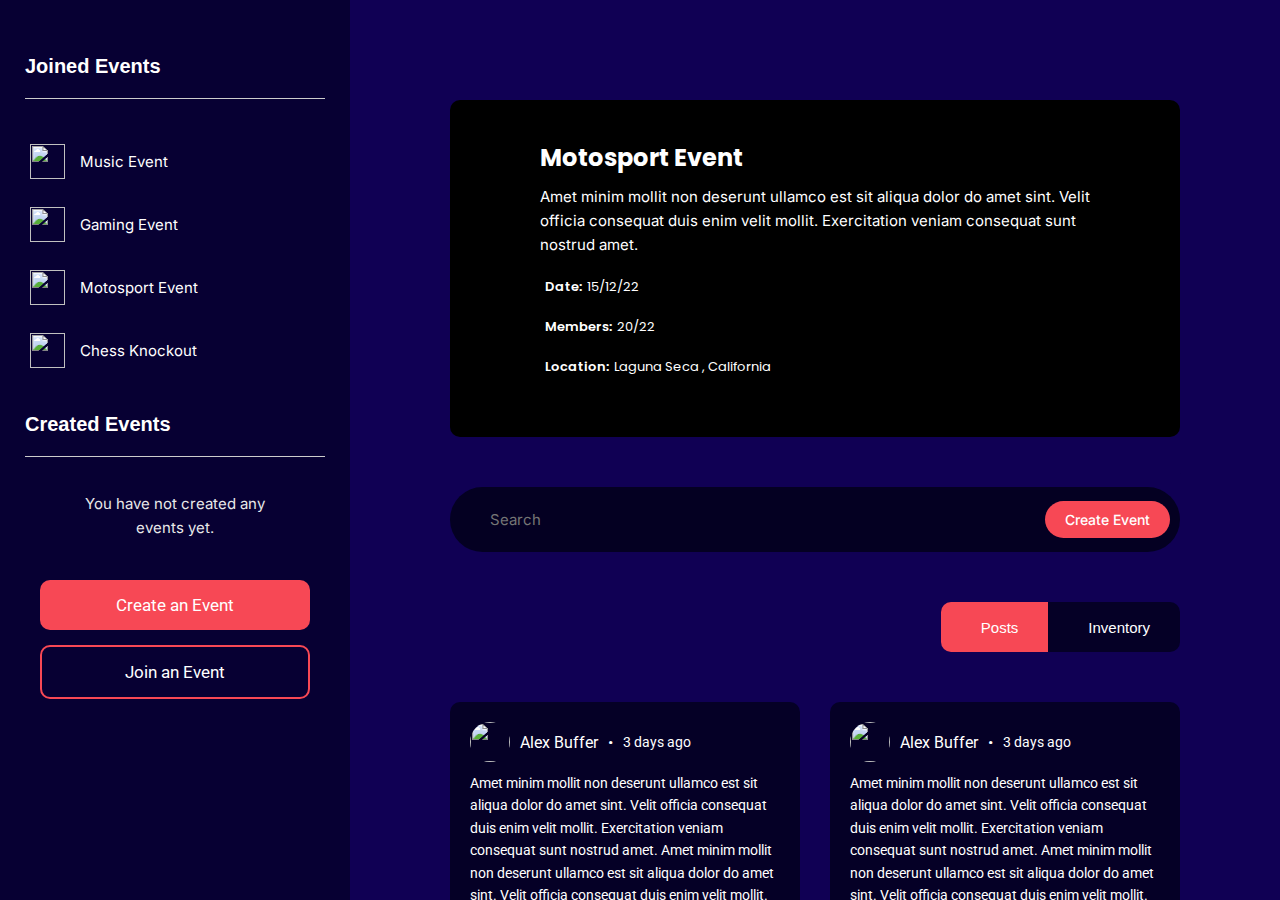
==== event-post/index.html @ dbd7e356 "upvote downvote responsive" ====
<!DOCTYPE html>
<html lang="en">
  <head>
    <meta charset="UTF-8" />
    <meta http-equiv="X-UA-Compatible" content="IE=edge" />
    <meta name="viewport" content="width=device-width, initial-scale=1.0" />
    <link rel="stylesheet" href="./event-post.css" />
    <script src="https://code.iconify.design/iconify-icon/1.0.5/iconify-icon.min.js"></script>
    <script src="./actions.js" defer></script>
    <title>Event post page</title>
  </head>
  <body>
    <div class="parent">
      <div class="sideBar">
        <div class="header">
          <p>Joined Events</p>
        </div>
        <ul class="joined-events-list">
          <li class="joined-event">
            <img src="../images/event-post/music-event.png" alt="" />
            <p>Music Event</p>
          </li>
          <li class="joined-event">
            <img src="../images/event-post/music-event.png" alt="" />
            <p>Gaming Event</p>
          </li>
          <li class="joined-event">
            <img src="../images/event-post/music-event.png" alt="" />
            <p>Motosport Event</p>
          </li>
          <li class="joined-event">
            <img src="../images/event-post/music-event.png" alt="" />
            <p>Chess Knockout</p>
          </li>
        </ul>
        <div class="header">
          <p>Created Events</p>
        </div>
        <div class="no-events-created">
          <p>You have not created any events yet.</p>
        </div>
        <div class="createEventSection">
          <button class="creatAnEvent">Create an Event</button>
          <button class="joinAnEvent">Join an Event</button>
        </div>
      </div>
      <div class="containerSection">
        <div class="featured">
          <img src="../images/event-post/moto-sport.png" alt="" />
          <div class="eventContent">
            <p class="eventHeading">Motosport Event</p>
            <p class="eventDescription">
              Amet minim mollit non deserunt ullamco est sit aliqua dolor do
              amet sint. Velit officia consequat duis enim velit mollit.
              Exercitation veniam consequat sunt nostrud amet.
            </p>
            <div class="mt-20 eventFeaturesList-lg">
              <div class="eventFeatures mb-15">
                <iconify-icon
                  height="23"
                  width="23"
                  class="mr-5 font-purple"
                  icon="material-symbols:calendar-month-rounded"
                ></iconify-icon>
                <span class="semibold mr-5 semi-bold sm-hidden">Date:</span>
                <span>15/12/22</span>
              </div>
              <div class="eventFeatures mb-15">
                <iconify-icon
                  height="23"
                  width="23"
                  class="mr-5 font-purple"
                  icon="mdi:people"
                ></iconify-icon>
                <span class="semibold mr-5 semi-bold sm-hidden">Members:</span>
                <span>20/22</span>
              </div>
              <div class="eventFeatures mb-15">
                <iconify-icon
                  height="23"
                  width="23"
                  class="mr-5 font-purple"
                  icon="material-symbols:location-on-rounded"
                ></iconify-icon>
                <span class="semibold mr-5 semi-bold sm-hidden">Location:</span>
                <span>Laguna Seca , California</span>
              </div>
            </div>
            <div class="mt-20 eventFeaturesList-sm">
              <div class="eventFeatures mb-15">
                <iconify-icon
                  height="23"
                  width="23"
                  class="mr-5 font-purple"
                  icon="material-symbols:calendar-month-rounded"
                ></iconify-icon>
                <span class="semibold mr-5 semi-bold sm-hidden">Date:</span>
                <span>15/12/22</span>
              </div>
              <div class="eventFeatures mb-15">
                <iconify-icon
                  height="23"
                  width="23"
                  class="mr-5 font-purple"
                  icon="material-symbols:location-on-rounded"
                ></iconify-icon>
                <span class="semibold mr-5 semi-bold sm-hidden">Location:</span>
                <span>Laguna Seca , California</span>
              </div>
              <div class="eventFeatures mb-15">
                <iconify-icon
                  height="23"
                  width="23"
                  class="mr-5 font-purple"
                  icon="mdi:people"
                ></iconify-icon>
                <span class="semibold mr-5 semi-bold sm-hidden">Members:</span>
                <span>20/22</span>
              </div>
            </div>
          </div>
        </div>
        <div class="sm-padding-20">
          <div class="searchCreateBar">
            <iconify-icon
              class="font-white ml-20"
              icon="ic:round-search"
              height="23"
              width="23"
            ></iconify-icon>
            <div class="searchBar">
              <input type="text" placeholder="Search" />
            </div>
            <div class="createEvent">
              <button class="createEventBtn font-white">Create Event</button>
            </div>
          </div>
          <div class="filterMenu">
            <div class="switchMenu lg-ml-auto">
              <button class="flexBtn active font-white rouded-l">
                <iconify-icon
                  height="20"
                  width="20"
                  icon="mdi:text-box-edit"
                ></iconify-icon>
                <span class="font-15 ml-10">Posts</span>
              </button>
              <button class="flexBtn font-white rouded-r">
                <iconify-icon
                  height="20"
                  width="20"
                  icon="material-symbols:inventory-2-outline-rounded"
                ></iconify-icon>
                <span class="font-15 ml-10">Inventory</span>
              </button>
            </div>
          </div>
          <div class="commentBox">
            <div class="comment">
              <div class="header font-white">
                <img src="../images/event-post/comment-profile.png" alt="" />
                <span class="name font-16 ml-10">Alex Buffer</span>
                <span class="spacerCircle mx-10">•</span>
                <span class="date font-14">3 days ago</span>
                <button class="ml-auto relative moreOptionsButton">
                  <iconify-icon
                    height="24"
                    width="24"
                    icon="ic:baseline-more-vert"
                  ></iconify-icon>
                  <ul class="actionMenuToast">
                    <li>
                      <iconify-icon
                        height="20"
                        width="20"
                        icon="material-symbols:delete-outline-rounded"
                      ></iconify-icon>
                      <span>Delete</span>
                    </li>
                    <li>
                      <iconify-icon
                        height="20"
                        width="20"
                        icon="mdi:pencil"
                      ></iconify-icon>
                      <span>Edit</span>
                    </li>
                  </ul>
                </button>
              </div>
              <div>
                <p class="commentMessage font-white font-14">
                  Amet minim mollit non deserunt ullamco est sit aliqua dolor do
                  amet sint. Velit officia consequat duis enim velit mollit.
                  Exercitation veniam consequat sunt nostrud amet. Amet minim
                  mollit non deserunt ullamco est sit aliqua dolor do amet sint.
                  Velit officia consequat duis enim velit mollit. Exercitation
                  veniam consequat sunt nostrud amet.Amet minim mollit non
                  deserunt ullamco est sit aliqua dolor do amet sint.
                </p>
              </div>
              <div class="actionMenu mt-20">
                <button class="upVoteButton font-white">
                  <iconify-icon
                    height="20"
                    weight="20"
                    icon="bx:upvote"
                    class="icon"
                  ></iconify-icon>
                  <span class="ml-5">2.3K</span>
                </button>
                <button class="downVoteButton font-white ml-20">
                  <iconify-icon
                    height="20"
                    weight="20"
                    icon="bx:downvote"
                  ></iconify-icon>
                </button>
                <button class="font-white ml-auto bg-purple br-50 join-group">
                  <iconify-icon
                    height="20"
                    width="20"
                    icon="mdi:people"
                  ></iconify-icon>
                  <span class="ml-5">Join group</span>
                </button>
              </div>
            </div>
            <div class="comment">
              <div class="header font-white">
                <img src="../images/event-post/comment-profile.png" alt="" />
                <span class="name font-16 ml-10">Alex Buffer</span>
                <span class="spacerCircle mx-10">•</span>
                <span class="date font-14">3 days ago</span>
                <button class="ml-auto relative moreOptionsButton">
                  <iconify-icon
                    height="24"
                    width="24"
                    icon="ic:baseline-more-vert"
                  ></iconify-icon>
                  <ul class="actionMenuToast">
                    <li>
                      <iconify-icon
                        height="20"
                        width="20"
                        icon="ic:baseline-report-gmailerrorred"
                      ></iconify-icon>
                      <span>Report</span>
                    </li>
                  </ul>
                </button>
              </div>
              <div>
                <p class="commentMessage font-white font-14">
                  Amet minim mollit non deserunt ullamco est sit aliqua dolor do
                  amet sint. Velit officia consequat duis enim velit mollit.
                  Exercitation veniam consequat sunt nostrud amet. Amet minim
                  mollit non deserunt ullamco est sit aliqua dolor do amet sint.
                  Velit officia consequat duis enim velit mollit. Exercitation
                  veniam consequat sunt nostrud amet.Amet minim mollit non
                  deserunt ullamco est sit aliqua dolor do amet sint.
                </p>
              </div>
              <div class="actionMenu mt-20">
                <button class="upVoteButton font-white">
                  <iconify-icon
                    height="20"
                    weight="20"
                    icon="bx:upvote"
                    class="icon"
                  ></iconify-icon>
                  <span class="ml-5">2.3K</span>
                </button>
                <button class="downVoteButton font-white ml-20">
                  <iconify-icon
                    height="20"
                    weight="20"
                    icon="bx:downvote"
                  ></iconify-icon>
                </button>
                <button class="font-white ml-auto bg-purple br-50 join-group">
                  <iconify-icon
                    height="20"
                    width="20"
                    icon="mdi:people"
                  ></iconify-icon>
                  <span class="ml-5">Join group</span>
                </button>
              </div>
            </div>
          </div>
        </div>
      </div>
    </div>
  </body>
</html>
---- event-post/event-post.css ----
@import url("https://fonts.googleapis.com/css2?family=Inter:wght@100;200;300;400;500;600;700&family=Poppins:wght@300;400;500;600;700&family=Roboto:wght@100;300;400;500;700;900&display=swap");

* {
  padding: 0;
  margin: 0;
  box-sizing: border-box;
}

button {
  cursor: pointer;
  border: none;
  outline: none;
  background: transparent;
  color: inherit;
}

.relative {
  position: relative;
}

.sm-hidden {
  display: unset;
}

::-webkit-scrollbar {
  display: none;
}

.font-purple {
  color: #deb8fe;
}

.font-white {
  color: white;
}

.rouded-l {
  border-radius: 10px 0 0 10px;
}

.rouded-r {
  border-radius: 0 10px 10px 0;
}

.flexBtn {
  border: none;
  outline: none;
  display: flex;
  align-items: center;
  background: #050026;
  height: 50px;
  padding: 0 30px;
  transition: all 0.3s ease;
}

.flexBtn.active {
  background: #f74855;
}

.flexBtnLabel {
  font-size: 17px;
  font-family: "Inter", sans-serif;
}

.mx-10 {
  margin: 0 10px;
}

.lg-ml-auto {
  margin-left: auto;
}

.ml-5 {
  margin-left: 5px;
}

.ml-auto {
  margin-left: auto;
}

.ml-10 {
  margin-left: 10px;
}

.ml-20 {
  margin-left: 20px;
}

.mr-5 {
  margin-right: 5px;
}

.mt-20 {
  margin-top: 20px;
}

.mb-5 {
  margin-bottom: 5px;
}

.mb-10 {
  margin-bottom: 10px;
}

.mb-15 {
  margin-bottom: 20px;
}

.bold {
  font-weight: 700;
}

.semi-bold {
  font-weight: 600;
}

.font-14 {
  font-size: 14px;
}

.font-15 {
  font-size: 15px;
}

.font-16 {
  font-size: 16px;
}

.font-17 {
  font-size: 17px;
}

.bg-purple {
  background-color: #5222d0;
}

.br-50 {
  border-radius: 50px;
}

.parent {
  height: 100vh;
  overflow: hidden;
  display: flex;
  background-color: #100054;
}

.sideBar {
  width: 350px;
  background-color: #070033;
  padding: 20px 10px;
  flex-shrink: 0;
  overflow: auto;
}

.sideBar ::-webkit-scrollbar {
  display: none;
}

.sideBar .header {
  font-family: "Popins", sans-serif;
  color: white;
  font-size: 20px;
  font-weight: 700;
  padding: 15px;
  margin-top: 20px;
}

.sideBar .header p {
  border-bottom: 1px solid #cccccc;
  padding-bottom: 20px;
}

.joined-events-list {
  margin-top: 20px;
}

.joined-events-list .joined-event {
  display: flex;
  align-items: center;
  padding: 10px 20px;
  background-color: transparent;
  color: white;
  border-radius: 10px;
  font-family: "Inter", sans-serif;
  font-size: 15px;
  font-weight: 400;
  margin-top: 8px;
  transition: all 0.3s ease;
  cursor: pointer;
}

.joined-events-list .joined-event:hover {
  background-color: #321693;
}

.joined-events-list .joined-event img {
  width: 35px;
  height: 35px;
  margin-right: 15px;
}

.no-events-created {
  padding: 0 50px;
}

.no-events-created p {
  text-align: center;
  font-family: "Inter", sans-serif;
  font-size: 15px;
  font-weight: 400;
  color: #e9e9e9;
  margin-top: 20px;
  line-height: 1.6;
}

.createEventSection {
  padding: 10px 30px;
  margin-top: 30px;
}

.createEventSection .creatAnEvent {
  background: #f74855;
  color: white;
  font-family: "Roboto", sans-serif;
  font-size: 17px;
  font-weight: 400;
  padding: 15px 20px;
  border-radius: 10px;
  cursor: pointer;
  transition: all 0.3s ease;
  border: none;
  outline: none;
  width: 100%;
  transition: all 0.3s ease;
}

.createEventSection .creatAnEvent:hover {
  background: #a03138;
}

.createEventSection .joinAnEvent {
  background: transparent;
  margin-top: 15px;
  border: 2px solid #f74855;
  color: white;
  font-family: "Roboto", sans-serif;
  font-size: 17px;
  font-weight: 400;
  padding: 15px 20px;
  border-radius: 10px;
  cursor: pointer;
  transition: all 0.3s ease;
  outline: none;
  width: 100%;
  transition: all 0.3s ease;
}

.createEventSection .joinAnEvent:hover {
  background: #f74855;
}

.containerSection {
  width: 100%;
  height: 100%;
  justify-content: space-between;
  overflow: auto;
  padding: 100px;
}

.containerSection ::-webkit-scrollbar {
  display: none;
}

.featured {
  display: flex;
  background-color: black;
  width: 100%;
  padding: 40px 50px;
  border-radius: 10px;
  font-family: "Poppins", sans-serif;
  color: white;
}

.featured .eventContent {
  margin-left: 40px;
}

.featured .eventHeading {
  font-size: 24px;
  font-weight: 700;
}

.featured .eventDescription {
  font-size: 15px;
  font-family: "Inter", sans-serif;
  font-weight: 400;
  margin-top: 10px;
  line-height: 1.6;
}

.featured .eventFeaturesList-lg {
  display: block;
}

.featured .eventFeaturesList-sm {
  display: none;
  align-items: center;
  justify-content: space-between;
}

.featured .eventFeatures {
  align-items: center;
  display: flex;
}

.featured .eventFeatures {
  margin-right: 10px;
  font-size: 13px;
}

.searchCreateBar {
  height: 65px;
  background: #040022;
  display: flex;
  border-radius: 50px;
  padding: 10px 10px;
  margin-top: 50px;
  align-items: center;
}

.searchCreateBar .searchBar input {
  background: transparent;
  border: none;
  outline: none;
  color: white;
  font-family: "Inter", sans-serif;
  font-size: 15px;
  font-weight: 400;
  width: 100%;
  padding: 10px 10px;
  border-radius: 50px;
  width: 100%;
}

.searchCreateBar .createEvent {
  margin-left: auto;
}

.searchCreateBar .createEvent button {
  background: #f74855;
  display: flex;
  align-items: center;
  border: none;
  outline: none;
  padding: 10px 20px;
  border-radius: 50px;
  font-family: "Inter", sans-serif;
  font-weight: 500;
  font-size: 14px;
}

.filterMenu {
  display: flex;
  align-items: center;
  margin-top: 50px;
}

.filterMenu .filterButton {
  border: none;
  outline: none;
  background: transparent;
  display: flex;
  align-items: center;
  font-size: 17px;
  font-family: "Inter", sans-serif;
  font-weight: 400;
}

.filterMenu .switchMenu {
  display: flex;
  align-items: center;
}

.commentBox {
  display: grid;
  grid-template-columns: 1fr 1fr;
  gap: 30px;
  margin-top: 50px;
}

.comment {
  background: #050026;
  border-radius: 10px;
  padding: 20px;
}

.comment .header {
  display: flex;
  align-items: center;
  font-family: "Roboto", sans-serif;
}

.comment .header img {
  height: 40px;
  width: 40px;
  border-radius: 50%;
  object-fit: cover;
}

.comment .commentMessage {
  font-family: "Roboto", sans-serif;
  line-height: 1.6;
  margin-top: 10px;
}

.comment .actionMenu {
  display: flex;
  align-items: center;
  margin-top: 20px;
}

.comment .actionMenu .actionBtn button {
  display: flex;
  align-items: center;
}

.comment .actionMenu .join-group {
  display: flex;
  align-items: center;
  padding: 5px 15px;
}

.actionMenuToast {
  display: none;
  position: absolute;
  top: 0;
  left: 0;
  transform: translateX(-50%);
  text-align: left;
  background: black;
  box-shadow: 0 0 10px rgba(0, 0, 0, 0.2);
  list-style: none;
  border-radius: 5px;
  padding: 5px;
}

.actionMenuToast.active {
  display: block;
}

.actionMenuToast li {
  padding: 10px 20px;
  cursor: pointer;
  border-radius: 5px;
  font-size: 15px;
  display: flex;
  align-items: center;
  color: #f74855;
}

.actionMenuToast li span {
  margin-left: 10px;
}

.actionMenuToast li:hover {
  background: #f74855;
  color: white;
}

@media screen and (max-width: 1200px) {
  .lg-ml-auto {
    margin-left: 0;
  }
  .sm-hidden {
    display: none;
  }

  .sm-padding-20 {
    padding: 20px;
  }

  .sideBar {
    display: none;
  }

  .containerSection {
    padding: 0px;
  }

  .featured {
    flex-direction: column;
    padding: 30px;
    border-radius: 0;
    text-align: center;
  }

  .featured .eventContent {
    margin-left: 0;
    margin-top: 20px;
  }

  .featured .eventFeaturesList-lg {
    display: none;
  }

  .featured .eventFeaturesList-sm {
    display: flex;
  }

  .featured .eventFeatures {
    display: flex;
    align-items: center;
    flex-direction: column;
  }

  .featured .eventFeatures span {
    margin-top: 10px;
  }

  .searchCreateBar {
    display: none;
  }

  .filterMenu {
    justify-content: center;
  }

  .filterMenu .filterButton {
    display: none;
  }

  .filterMenu .filterButton {
    margin: 0 auto;
  }

  .commentBox {
    grid-template-columns: 1fr;
  }
}
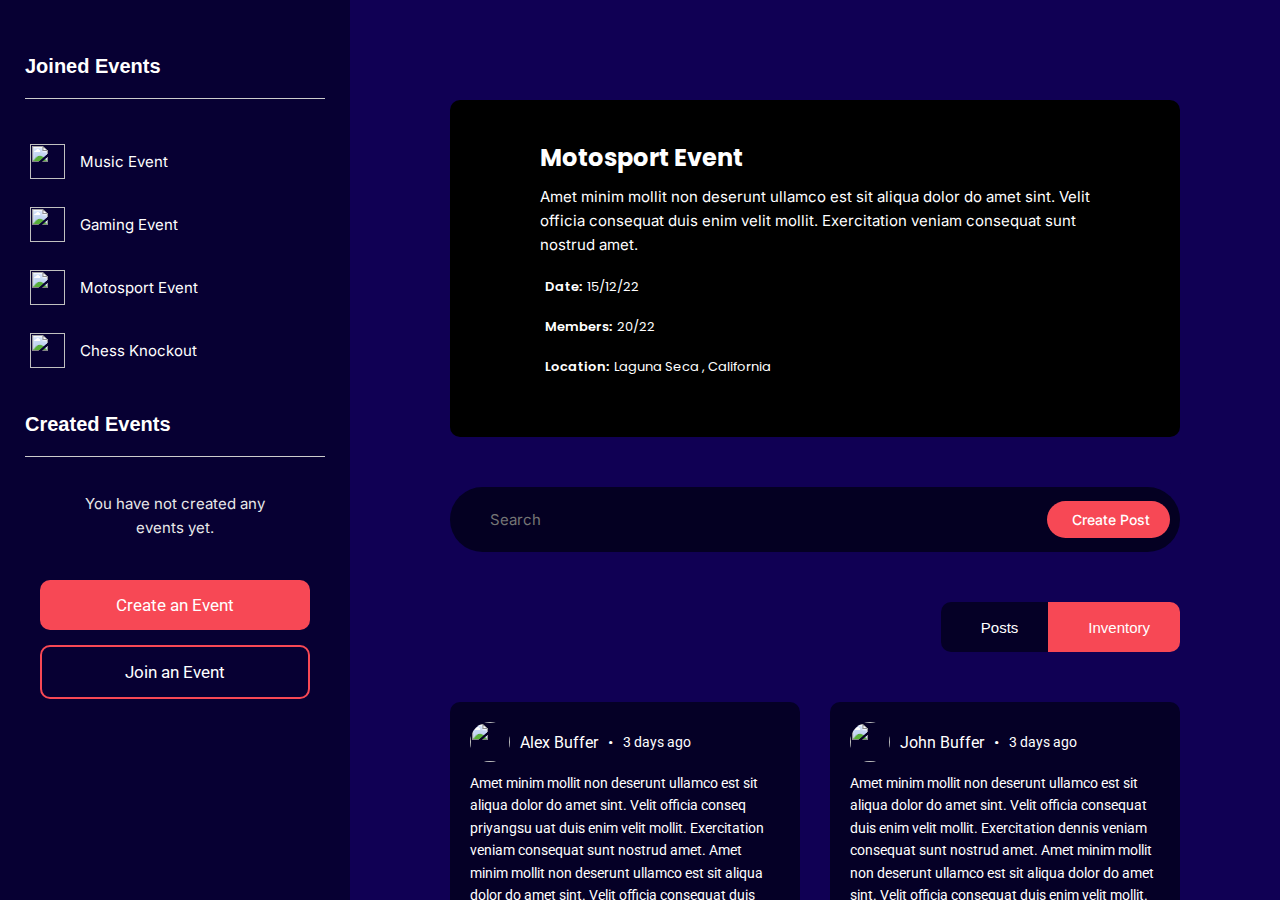
==== commit af88a884: "event-post js" ====
--- a/event-post/index.html
+++ b/event-post/index.html
@@ -129,15 +129,22 @@
               width="23"
             ></iconify-icon>
             <div class="searchBar">
-              <input type="text" placeholder="Search" />
+              <input class="searchInput" type="text" placeholder="Search" />
             </div>
             <div class="createEvent">
-              <button class="createEventBtn font-white">Create Event</button>
+              <button class="createEventBtn font-white">
+                <iconify-icon
+                  height="20"
+                  width="20"
+                  icon="ic:round-add"
+                ></iconify-icon>
+                <span class="ml-5">Create Post</span>
+              </button>
             </div>
           </div>
           <div class="filterMenu">
             <div class="switchMenu lg-ml-auto">
-              <button class="flexBtn active font-white rouded-l">
+              <button class="flexBtn switchMenuBtn font-white rouded-l">
                 <iconify-icon
                   height="20"
                   width="20"
@@ -145,7 +152,7 @@
                 ></iconify-icon>
                 <span class="font-15 ml-10">Posts</span>
               </button>
-              <button class="flexBtn font-white rouded-r">
+              <button class="flexBtn switchMenuBtn active font-white rouded-r">
                 <iconify-icon
                   height="20"
                   width="20"
@@ -156,7 +163,7 @@
             </div>
           </div>
           <div class="commentBox">
-            <div class="comment">
+            <div class="comment visible">
               <div class="header font-white">
                 <img src="../images/event-post/comment-profile.png" alt="" />
                 <span class="name font-16 ml-10">Alex Buffer</span>
@@ -169,7 +176,7 @@
                     icon="ic:baseline-more-vert"
                   ></iconify-icon>
                   <ul class="actionMenuToast">
-                    <li>
+                    <li class="font-red">
                       <iconify-icon
                         height="20"
                         width="20"
@@ -177,7 +184,7 @@
                       ></iconify-icon>
                       <span>Delete</span>
                     </li>
-                    <li>
+                    <li class="font-white">
                       <iconify-icon
                         height="20"
                         width="20"
@@ -191,12 +198,12 @@
               <div>
                 <p class="commentMessage font-white font-14">
                   Amet minim mollit non deserunt ullamco est sit aliqua dolor do
-                  amet sint. Velit officia consequat duis enim velit mollit.
-                  Exercitation veniam consequat sunt nostrud amet. Amet minim
+                  amet sint. Velit officia conseq priyangsu uat duis enim velit
+                  mollit. Exercitation veniam consequat sunt nostrud amet. Amet
+                  minim mollit non deserunt ullamco est sit aliqua dolor do amet
+                  sint. Velit officia consequat duis enim velit mollit.
+                  Exercitation veniam consequat sunt nostrud amet.Amet minim
                   mollit non deserunt ullamco est sit aliqua dolor do amet sint.
-                  Velit officia consequat duis enim velit mollit. Exercitation
-                  veniam consequat sunt nostrud amet.Amet minim mollit non
-                  deserunt ullamco est sit aliqua dolor do amet sint.
                 </p>
               </div>
               <div class="actionMenu mt-20">
@@ -209,7 +216,7 @@
                   ></iconify-icon>
                   <span class="ml-5">2.3K</span>
                 </button>
-                <button class="downVoteButton font-white ml-20">
+                <button class="downVoteButton font-white ml-10">
                   <iconify-icon
                     height="20"
                     weight="20"
@@ -226,10 +233,10 @@
                 </button>
               </div>
             </div>
-            <div class="comment">
+            <div class="comment visible">
               <div class="header font-white">
                 <img src="../images/event-post/comment-profile.png" alt="" />
-                <span class="name font-16 ml-10">Alex Buffer</span>
+                <span class="name font-16 ml-10">John Buffer</span>
                 <span class="spacerCircle mx-10">•</span>
                 <span class="date font-14">3 days ago</span>
                 <button class="ml-auto relative moreOptionsButton">
@@ -239,7 +246,7 @@
                     icon="ic:baseline-more-vert"
                   ></iconify-icon>
                   <ul class="actionMenuToast">
-                    <li>
+                    <li class="font-red">
                       <iconify-icon
                         height="20"
                         width="20"
@@ -254,15 +261,15 @@
                 <p class="commentMessage font-white font-14">
                   Amet minim mollit non deserunt ullamco est sit aliqua dolor do
                   amet sint. Velit officia consequat duis enim velit mollit.
-                  Exercitation veniam consequat sunt nostrud amet. Amet minim
+                  Exercitation dennis veniam consequat sunt nostrud amet. Amet
+                  minim mollit non deserunt ullamco est sit aliqua dolor do amet
+                  sint. Velit officia consequat duis enim velit mollit.
+                  Exercitation veniam consequat sunt nostrud amet.Amet minim
                   mollit non deserunt ullamco est sit aliqua dolor do amet sint.
-                  Velit officia consequat duis enim velit mollit. Exercitation
-                  veniam consequat sunt nostrud amet.Amet minim mollit non
-                  deserunt ullamco est sit aliqua dolor do amet sint.
                 </p>
               </div>
               <div class="actionMenu mt-20">
-                <button class="upVoteButton font-white">
+                <button class="upVoteButton font-white hover-round">
                   <iconify-icon
                     height="20"
                     weight="20"
@@ -271,7 +278,7 @@
                   ></iconify-icon>
                   <span class="ml-5">2.3K</span>
                 </button>
-                <button class="downVoteButton font-white ml-20">
+                <button class="downVoteButton font-white ml-10">
                   <iconify-icon
                     height="20"
                     weight="20"
--- a/event-post/event-post.css
+++ b/event-post/event-post.css
@@ -136,6 +136,10 @@
 
 .br-50 {
   border-radius: 50px;
+}
+
+.font-red {
+  color: #f74855;
 }
 
 .parent {
@@ -329,7 +333,12 @@
   align-items: center;
 }
 
+.searchCreateBar .searchBar {
+  width: 100%;
+}
+
 .searchCreateBar .searchBar input {
+  width: 100%;
   background: transparent;
   border: none;
   outline: none;
@@ -347,7 +356,8 @@
   margin-left: auto;
 }
 
-.searchCreateBar .createEvent button {
+.searchCreateBar .createEvent .createEventBtn {
+  white-space: nowrap;
   background: #f74855;
   display: flex;
   align-items: center;
@@ -358,6 +368,12 @@
   font-family: "Inter", sans-serif;
   font-weight: 500;
   font-size: 14px;
+  transition: all 0.3s ease;
+  flex-shrink: 1;
+}
+
+.searchCreateBar .createEvent .createEventBtn:hover {
+  background: #a52f37;
 }
 
 .filterMenu {
@@ -393,6 +409,11 @@
   background: #050026;
   border-radius: 10px;
   padding: 20px;
+  display: none;
+}
+
+.comment.visible {
+  display: block;
 }
 
 .comment .header {
@@ -429,6 +450,11 @@
   display: flex;
   align-items: center;
   padding: 5px 15px;
+  transition: all 0.3s ease;
+}
+
+.comment .actionMenu .join-group:hover {
+  background: #391790;
 }
 
 .actionMenuToast {
@@ -456,7 +482,6 @@
   font-size: 15px;
   display: flex;
   align-items: center;
-  color: #f74855;
 }
 
 .actionMenuToast li span {
@@ -468,7 +493,31 @@
   color: white;
 }
 
-@media screen and (max-width: 1200px) {
+.upVoteButton {
+  display: flex;
+  align-items: center;
+  padding: 5px 10px;
+  border-radius: 50px;
+  transition: all 0.3s ease;
+}
+
+.upVoteButton:hover {
+  background: rgba(255, 255, 255, 0.1);
+}
+
+.downVoteButton {
+  display: flex;
+  align-items: center;
+  padding: 10px;
+  border-radius: 50px;
+  transition: all 0.3s ease;
+}
+
+.downVoteButton:hover {
+  background: rgba(255, 255, 255, 0.1);
+}
+
+@media screen and (max-width: 800px) {
   .lg-ml-auto {
     margin-left: 0;
   }
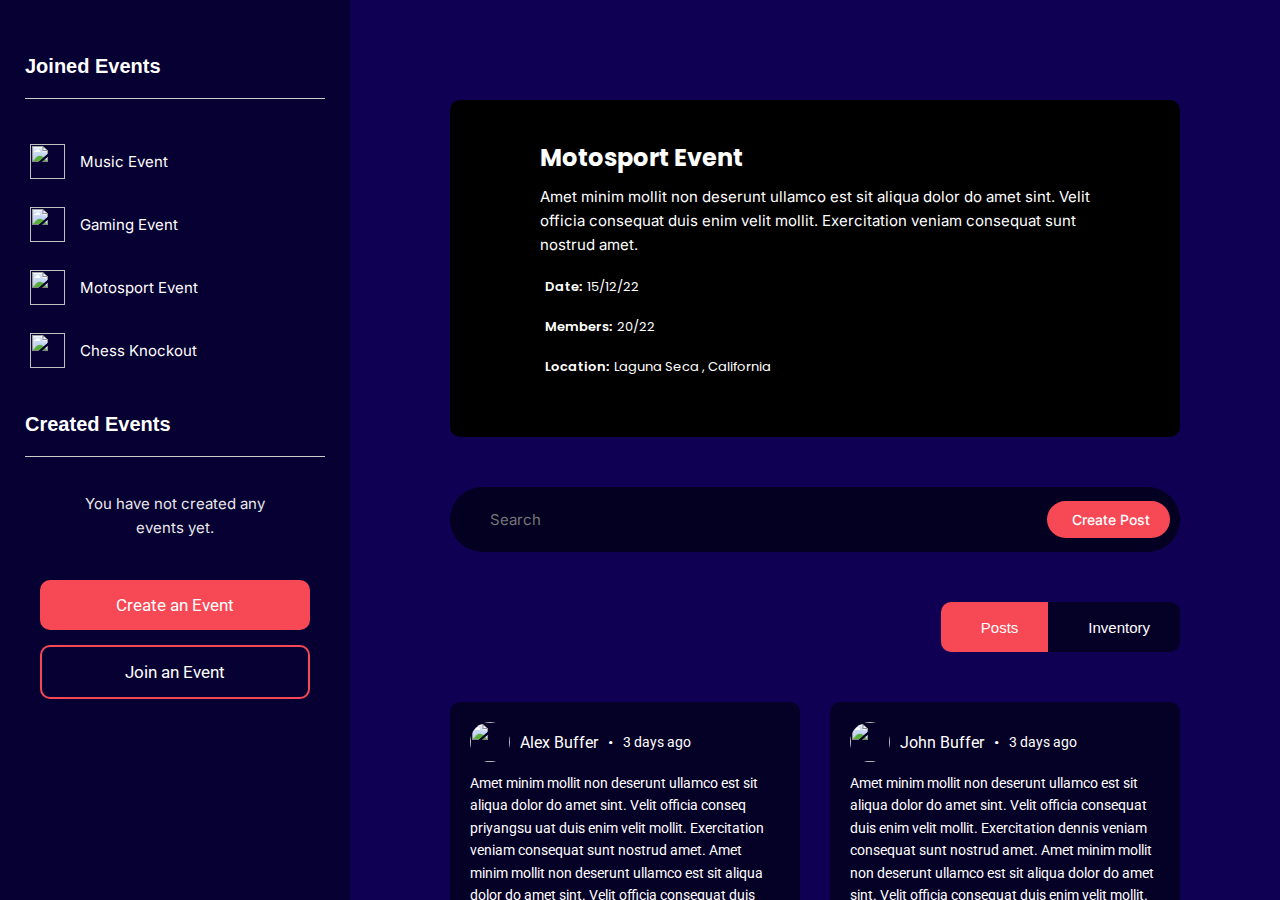
==== commit e85cc662: "default switch" ====
--- a/event-post/index.html
+++ b/event-post/index.html
@@ -144,7 +144,7 @@
           </div>
           <div class="filterMenu">
             <div class="switchMenu lg-ml-auto">
-              <button class="flexBtn switchMenuBtn font-white rouded-l">
+              <button class="flexBtn switchMenuBtn active font-white rouded-l">
                 <iconify-icon
                   height="20"
                   width="20"
@@ -152,7 +152,7 @@
                 ></iconify-icon>
                 <span class="font-15 ml-10">Posts</span>
               </button>
-              <button class="flexBtn switchMenuBtn active font-white rouded-r">
+              <button class="flexBtn switchMenuBtn font-white rouded-r">
                 <iconify-icon
                   height="20"
                   width="20"
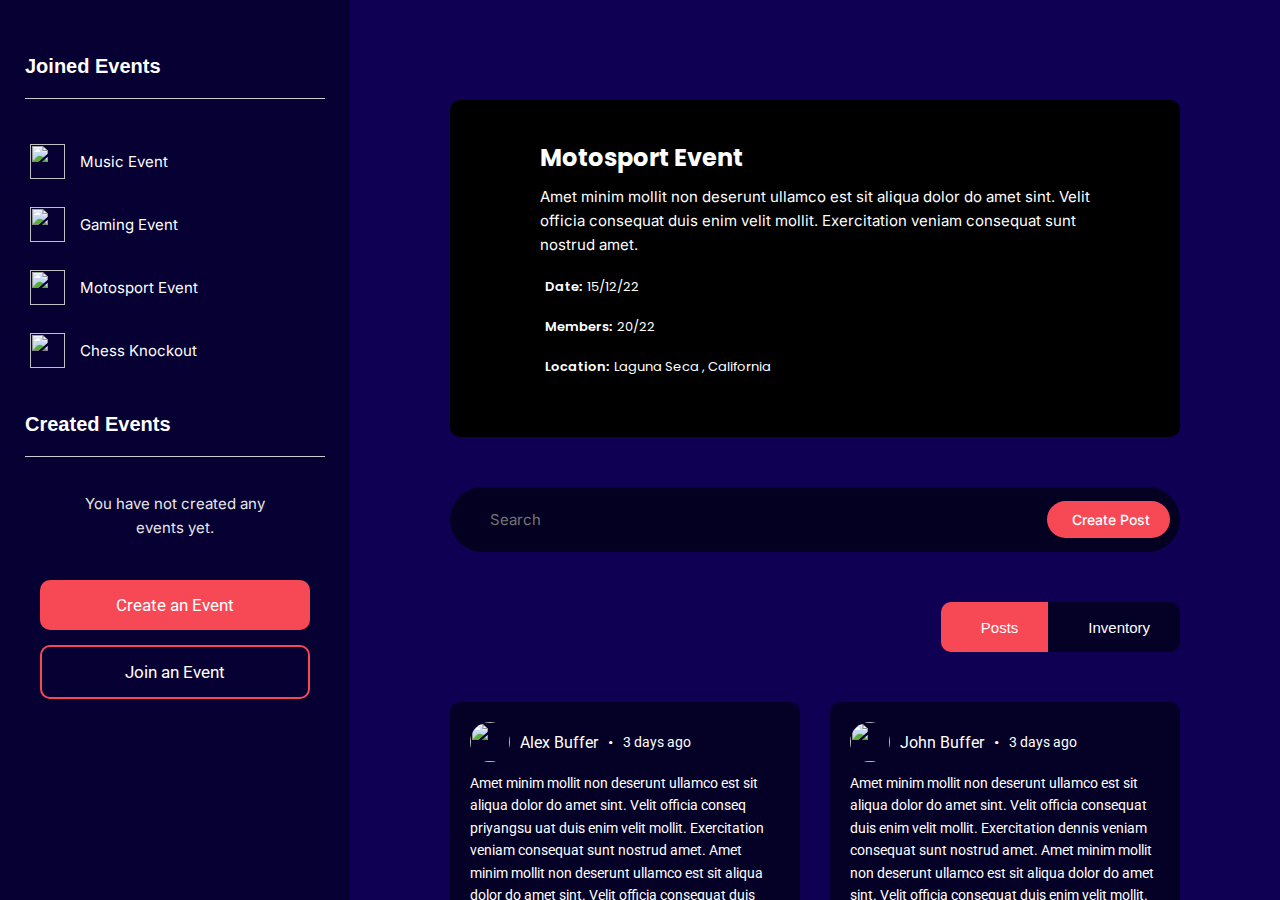
==== commit 476f4043: "actions updated" ====
--- a/event-post/index.html
+++ b/event-post/index.html
@@ -162,7 +162,7 @@
               </button>
             </div>
           </div>
-          <div class="commentBox">
+          <div class="commentBox active">
             <div class="comment visible">
               <div class="header font-white">
                 <img src="../images/event-post/comment-profile.png" alt="" />
@@ -296,6 +296,78 @@
               </div>
             </div>
           </div>
+          <div class="inventory active">
+            <div class="row">
+              <div class="gridRow">
+                <span class="rowItem">Item name</span>
+                <span class="rowItem">Contributed by</span>
+                <span class="rowItem">Date Added</span>
+                <span class="rowItem">Quantity</span>
+                <span class="rowItem"></span>
+              </div>
+            </div>
+
+            <div class="row blue">
+              <div class="gridRow">
+                <span class="rowItem">Normal Tracker</span>
+                <div class="flexBox">
+                  <img
+                    src="../images/event-post/azen.png"
+                    class="contributedImage"
+                    alt=""
+                  />
+                  <span class="ml-10">Azen</span>
+                </div>
+                <span class="rowItem">26/11/22</span>
+                <span class="rowItem">10</span>
+                <button class="flexBox font-purple view-details font-14">
+                  <span>View details</span>
+                  <iconify-icon
+                    height="24"
+                    width="24"
+                    class="ml-5"
+                    icon="material-symbols:arrow-right-alt-rounded"
+                  ></iconify-icon>
+                </button>
+              </div>
+              <p class="item-description">
+                Lorem ipsum dolor, sit amet consectetur adipisicing elit.
+                Deleniti aliquam quam nobis culpa laboriosam obcaecati quaerat
+                facere, amet rem nihil! Debitis voluptas sapiente vel nam
+                tempore? Accusantium officia nulla aperiam.
+              </p>
+            </div>
+            <div class="row blue">
+              <div class="gridRow">
+                <span class="rowItem">Normal Tracker</span>
+                <div class="flexBox">
+                  <img
+                    src="../images/event-post/azen.png"
+                    class="contributedImage"
+                    alt=""
+                  />
+                  <span class="ml-10">Azen</span>
+                </div>
+                <span class="rowItem">26/11/22</span>
+                <span class="rowItem">10</span>
+                <button class="flexBox font-purple view-details font-14">
+                  <span>View details</span>
+                  <iconify-icon
+                    height="24"
+                    width="24"
+                    class="ml-5"
+                    icon="material-symbols:arrow-right-alt-rounded"
+                  ></iconify-icon>
+                </button>
+              </div>
+              <p class="item-description">
+                Lorem ipsum dolor, sit amet consectetur adipisicing elit.
+                Deleniti aliquam quam nobis culpa laboriosam obcaecati quaerat
+                facere, amet rem nihil! Debitis voluptas sapiente vel nam
+                tempore? Accusantium officia nulla aperiam.
+              </p>
+            </div>
+          </div>
         </div>
       </div>
     </div>
--- a/event-post/event-post.css
+++ b/event-post/event-post.css
@@ -42,6 +42,11 @@
   border-radius: 0 10px 10px 0;
 }
 
+.flexBox {
+  display: flex;
+  align-items: center;
+}
+
 .flexBtn {
   border: none;
   outline: none;
@@ -403,6 +408,11 @@
   grid-template-columns: 1fr 1fr;
   gap: 30px;
   margin-top: 50px;
+  display: none;
+}
+
+.commentBox.active {
+  display: grid;
 }
 
 .comment {
@@ -517,6 +527,71 @@
   background: rgba(255, 255, 255, 0.1);
 }
 
+.inventory {
+  margin-top: 50px;
+  display: none;
+}
+
+.inventory.active {
+  display: block;
+}
+
+.inventory .row {
+  font-family: "Inter", sans-serif;
+  font-weight: 400;
+  color: white;
+  border-radius: 10px;
+  margin: 10px 0px;
+}
+
+.inventory .row.blue.blue {
+  background: #040022;
+}
+
+.inventory .row .item-description {
+  display: none;
+  padding: 10px 40px;
+  font-size: 13px;
+  color: #cccccc;
+  line-height: 1.7;
+  margin-top: -10px;
+}
+
+.inventory .row .item-description.active {
+  display: block;
+}
+
+.inventory .gridRow {
+  padding: 20px 40px;
+  display: grid;
+  grid-template-columns: 1fr 1fr 1fr 1fr 1fr;
+  grid-row-gap: 80px;
+  font-family: "Inter", sans-serif;
+  font-weight: 400;
+  font-size: 14px;
+  color: #cccccc;
+}
+
+.inventory .gridRow .rowItem {
+  height: 100%;
+  display: flex;
+  justify-content: center;
+  flex-direction: column;
+}
+
+.inventory .gridRow.blue {
+  background: #040022;
+  color: white;
+  font-weight: 300;
+}
+
+.inventory .contributedImage {
+  height: 30px;
+  width: 30px;
+  border-radius: 50%;
+  object-fit: cover;
+}
+
 @media screen and (max-width: 800px) {
   .lg-ml-auto {
     margin-left: 0;
